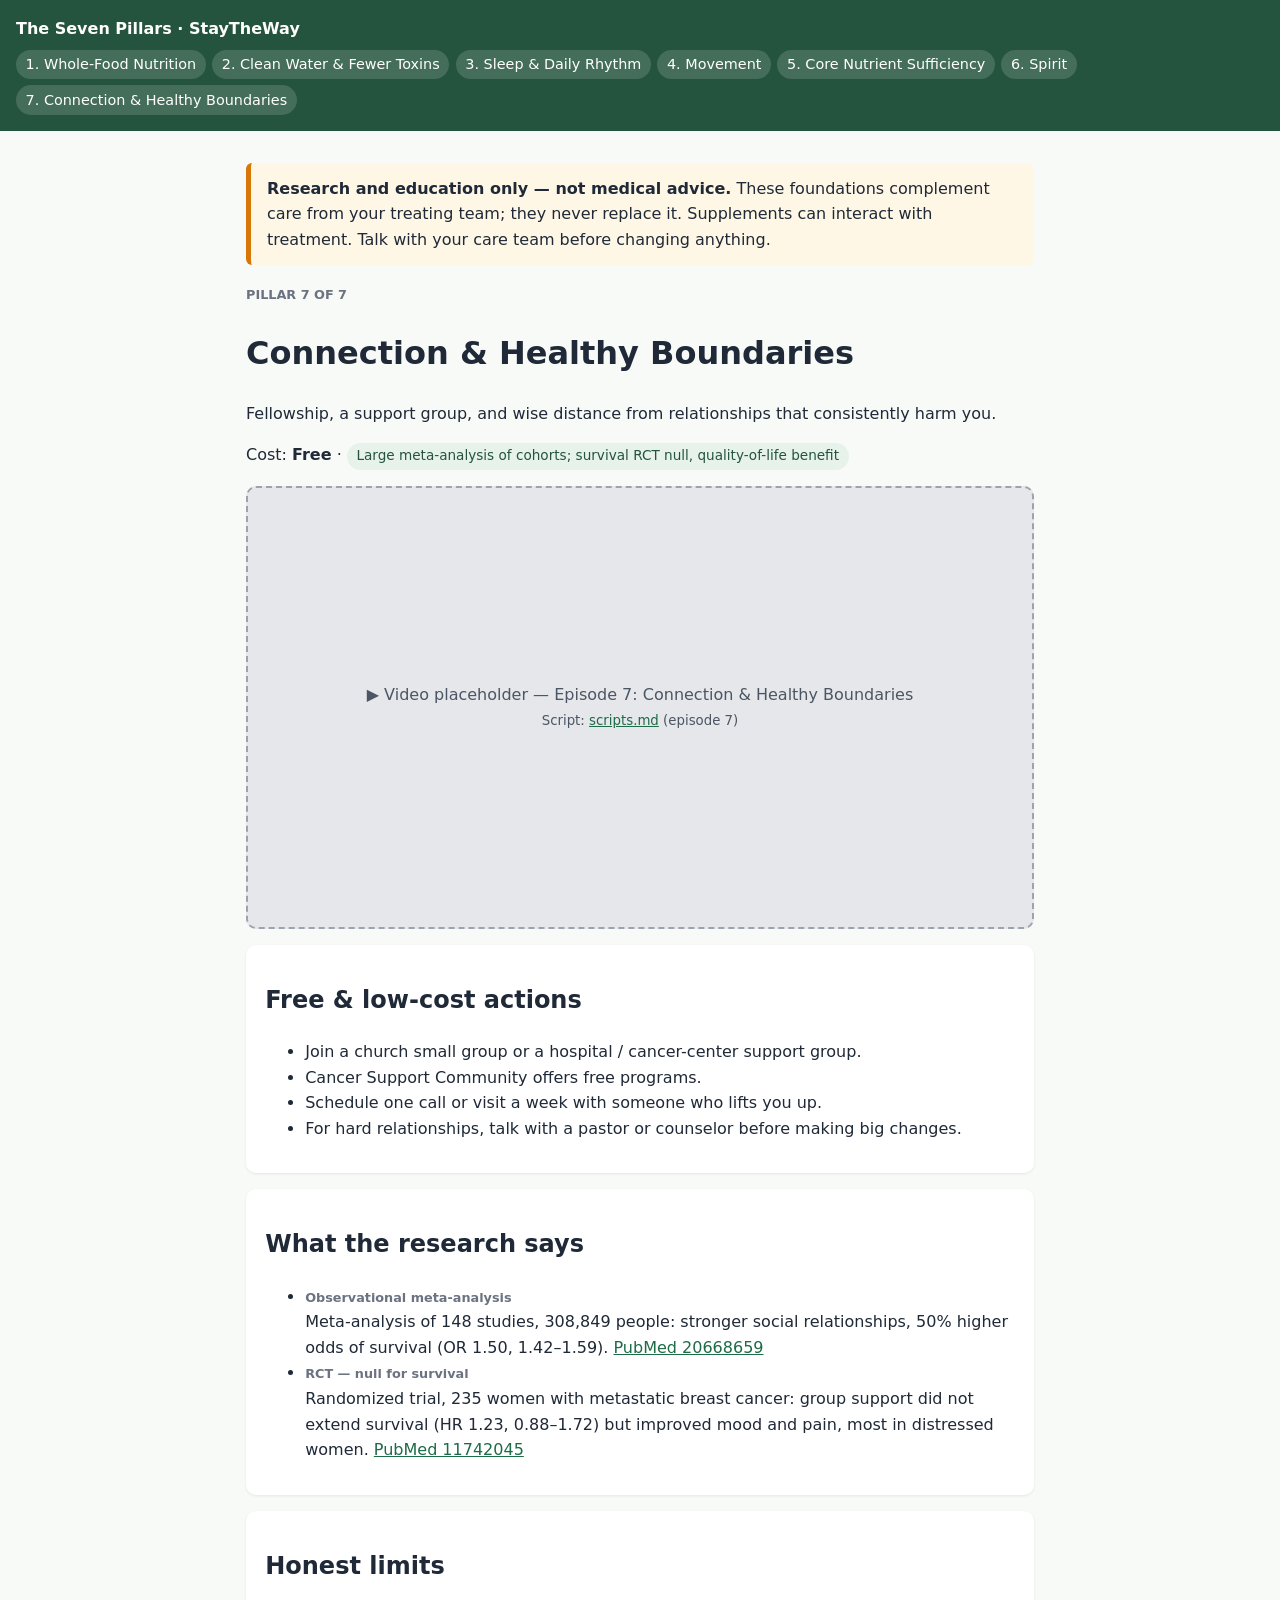
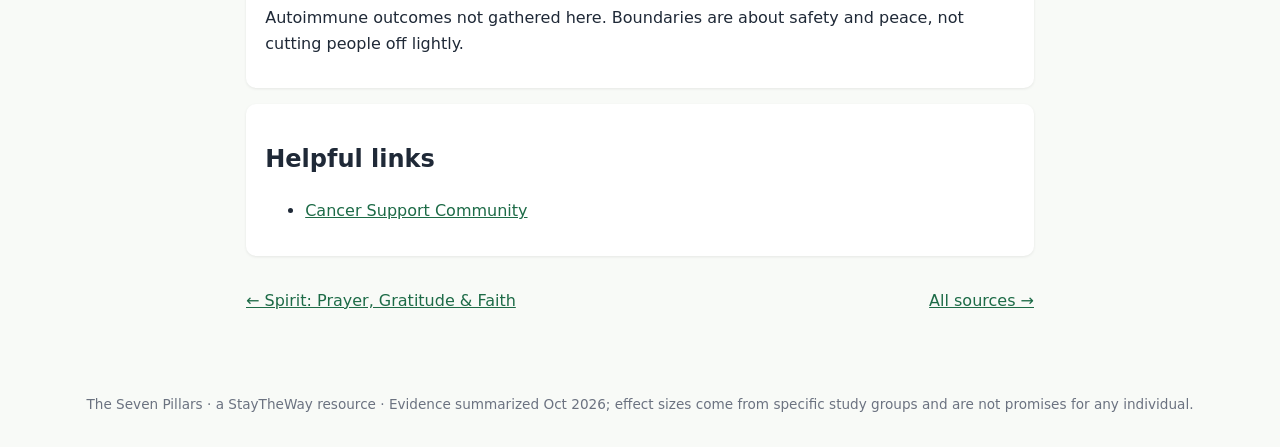
==== connection.html @ 8636b0a6 "Add site (3/5)" ====
<!doctype html><html lang="en"><head><meta charset="utf-8"><meta name="viewport" content="width=device-width,initial-scale=1"><title>Connection &amp; Healthy Boundaries · The Seven Pillars</title><link rel="stylesheet" href="style.css"></head>
<body><header><a href="index.html">The Seven Pillars · StayTheWay</a><nav><a href="nutrition.html">1. Whole-Food Nutrition</a><a href="water.html">2. Clean Water &amp; Fewer Toxins</a><a href="sleep.html">3. Sleep &amp; Daily Rhythm</a><a href="movement.html">4. Movement</a><a href="nutrients.html">5. Core Nutrient Sufficiency</a><a href="spirit.html">6. Spirit</a><a href="connection.html">7. Connection &amp; Healthy Boundaries</a></nav></header><main>
<div class="disc"><strong>Research and education only — not medical advice.</strong> These foundations complement care from your treating team; they never replace it. Supplements can interact with treatment. Talk with your care team before changing anything.</div>
<span class="tag">PILLAR 7 OF 7</span><h1>Connection &amp; Healthy Boundaries</h1><p>Fellowship, a support group, and wise distance from relationships that consistently harm you.</p><p>Cost: <strong>Free</strong> · <span class="grade">Large meta-analysis of cohorts; survival RCT null, quality-of-life benefit</span></p>
<div class="video"><div>▶ Video placeholder — Episode 7: Connection &amp; Healthy Boundaries<br><small>Script: <a href="scripts.md">scripts.md</a> (episode 7)</small></div></div>
<div class="card"><h2>Free & low-cost actions</h2><ul><li>Join a church small group or a hospital / cancer-center support group.</li><li>Cancer Support Community offers free programs.</li><li>Schedule one call or visit a week with someone who lifts you up.</li><li>For hard relationships, talk with a pastor or counselor before making big changes.</li></ul></div>
<div class="card"><h2>What the research says</h2><ul><li><span class="tag">Observational meta-analysis</span><br>Meta-analysis of 148 studies, 308,849 people: stronger social relationships, 50% higher odds of survival (OR 1.50, 1.42–1.59). <a href="https://pubmed.ncbi.nlm.nih.gov/20668659/">PubMed 20668659</a></li><li><span class="tag">RCT — null for survival</span><br>Randomized trial, 235 women with metastatic breast cancer: group support did not extend survival (HR 1.23, 0.88–1.72) but improved mood and pain, most in distressed women. <a href="https://pubmed.ncbi.nlm.nih.gov/11742045/">PubMed 11742045</a></li></ul></div>
<div class="card"><h2>Honest limits</h2><p>Autoimmune outcomes not gathered here. Boundaries are about safety and peace, not cutting people off lightly.</p></div>
<div class="card"><h2>Helpful links</h2><ul><li><a href="https://www.cancersupportcommunity.org/">Cancer Support Community</a></li></ul></div><div class="pn"><a href="spirit.html">← Spirit: Prayer, Gratitude & Faith</a><a href="sources.html">All sources →</a></div></main><footer>The Seven Pillars · a StayTheWay resource · Evidence summarized Oct 2026; effect sizes come from specific study groups and are not promises for any individual.</footer></body></html>
---- style.css ----
*{box-sizing:border-box}body{margin:0;font-family:system-ui,-apple-system,Segoe UI,Roboto,sans-serif;line-height:1.6;color:#1f2937;background:#f8faf7}
header{background:#24543d;color:#fff;padding:1rem}header a{color:#fff;text-decoration:none;font-weight:600}nav{display:flex;flex-wrap:wrap;gap:.4rem;margin-top:.5rem}nav a{font-weight:400;font-size:.9rem;background:rgba(255,255,255,.15);padding:.2rem .6rem;border-radius:99px}
main{max-width:820px;margin:0 auto;padding:1rem}.disc{background:#fff7e6;border-left:5px solid #d97706;padding:.8rem 1rem;border-radius:6px;margin:1rem 0}
.card{background:#fff;border-radius:10px;padding:1rem 1.2rem;margin:1rem 0;box-shadow:0 1px 3px rgba(0,0,0,.08)}.grid{display:grid;grid-template-columns:repeat(auto-fit,minmax(220px,1fr));gap:1rem}
.grade{display:inline-block;background:#e6f2ea;color:#24543d;padding:.15rem .6rem;border-radius:99px;font-size:.85rem}.tag{font-size:.8rem;font-weight:600;color:#6b7280}
.video{aspect-ratio:16/9;background:#e5e7eb;border:2px dashed #9ca3af;border-radius:10px;display:flex;align-items:center;justify-content:center;text-align:center;color:#4b5563;padding:1rem}
table{width:100%;border-collapse:collapse;font-size:.92rem}td,th{border-bottom:1px solid #e5e7eb;padding:.4rem;text-align:left}.pn{display:flex;justify-content:space-between;margin:2rem 0}a{color:#1d6b47}footer{text-align:center;font-size:.85rem;color:#6b7280;padding:2rem 1rem}
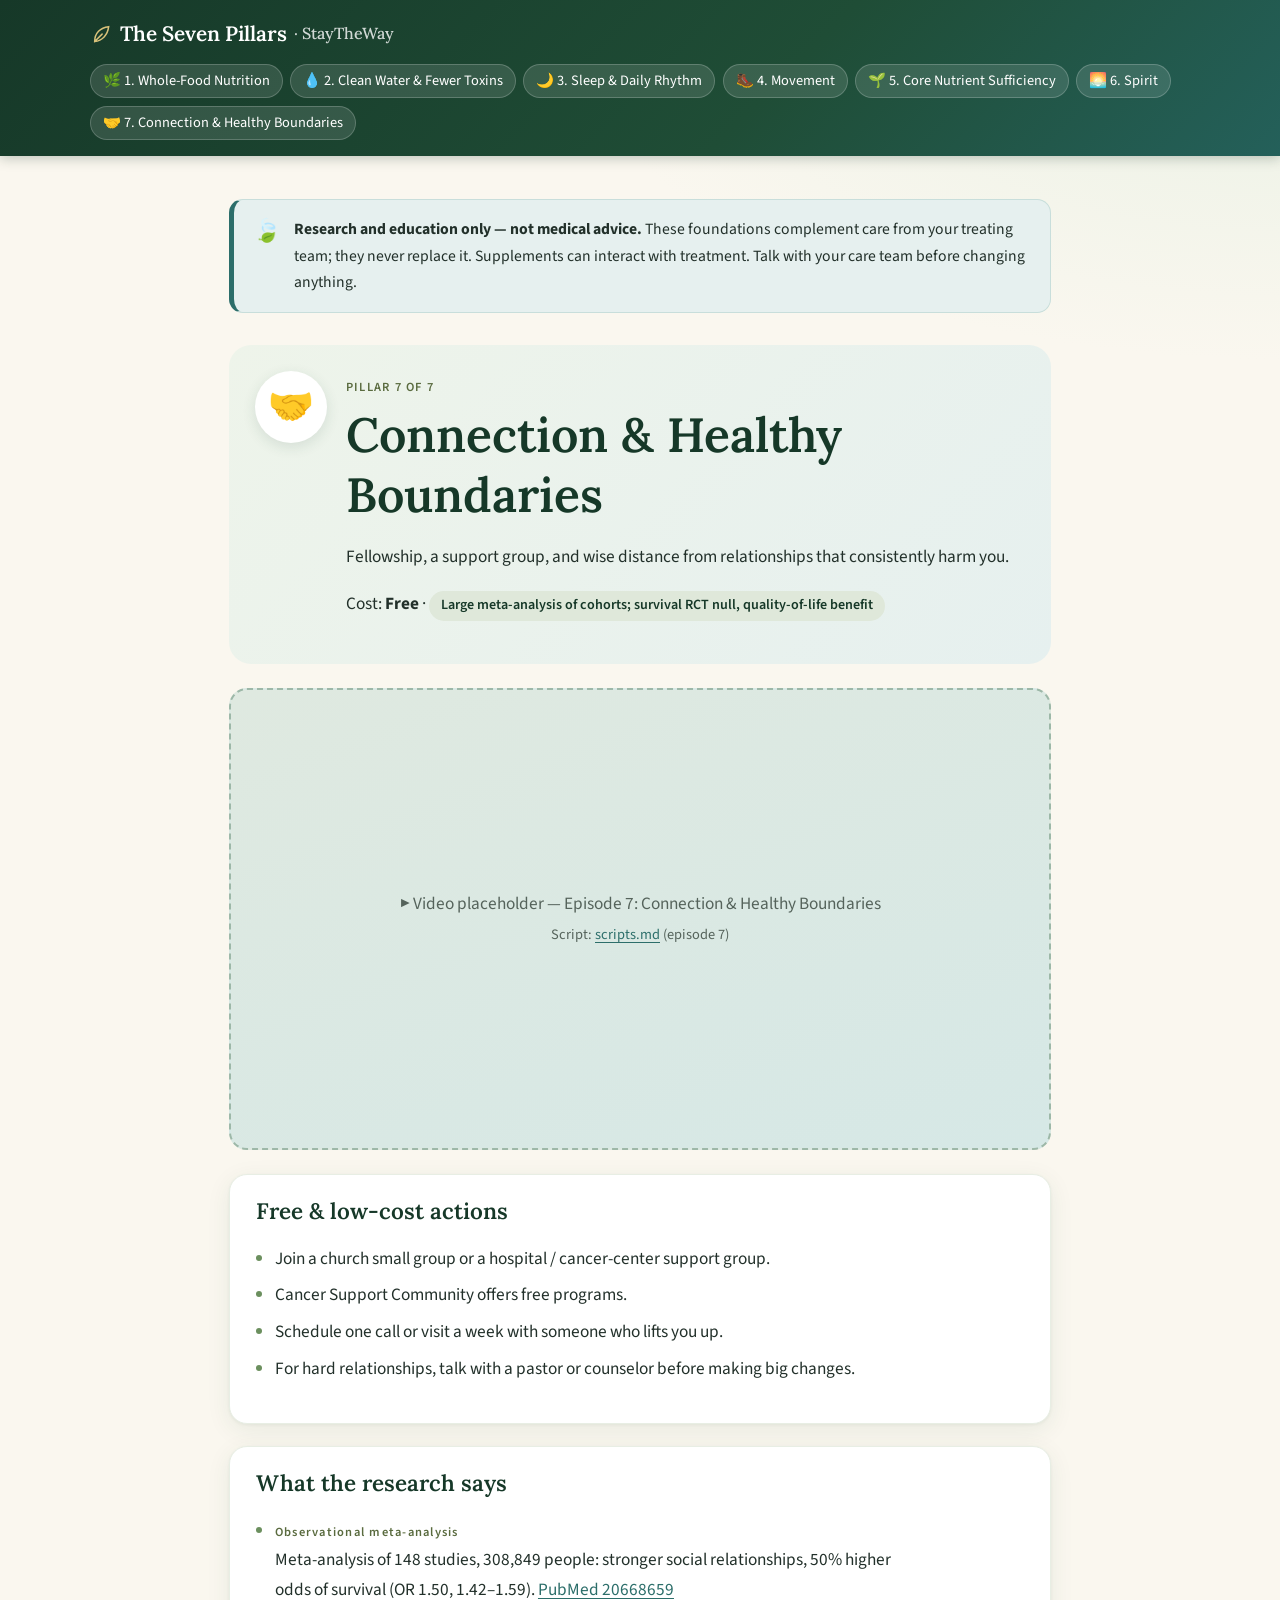
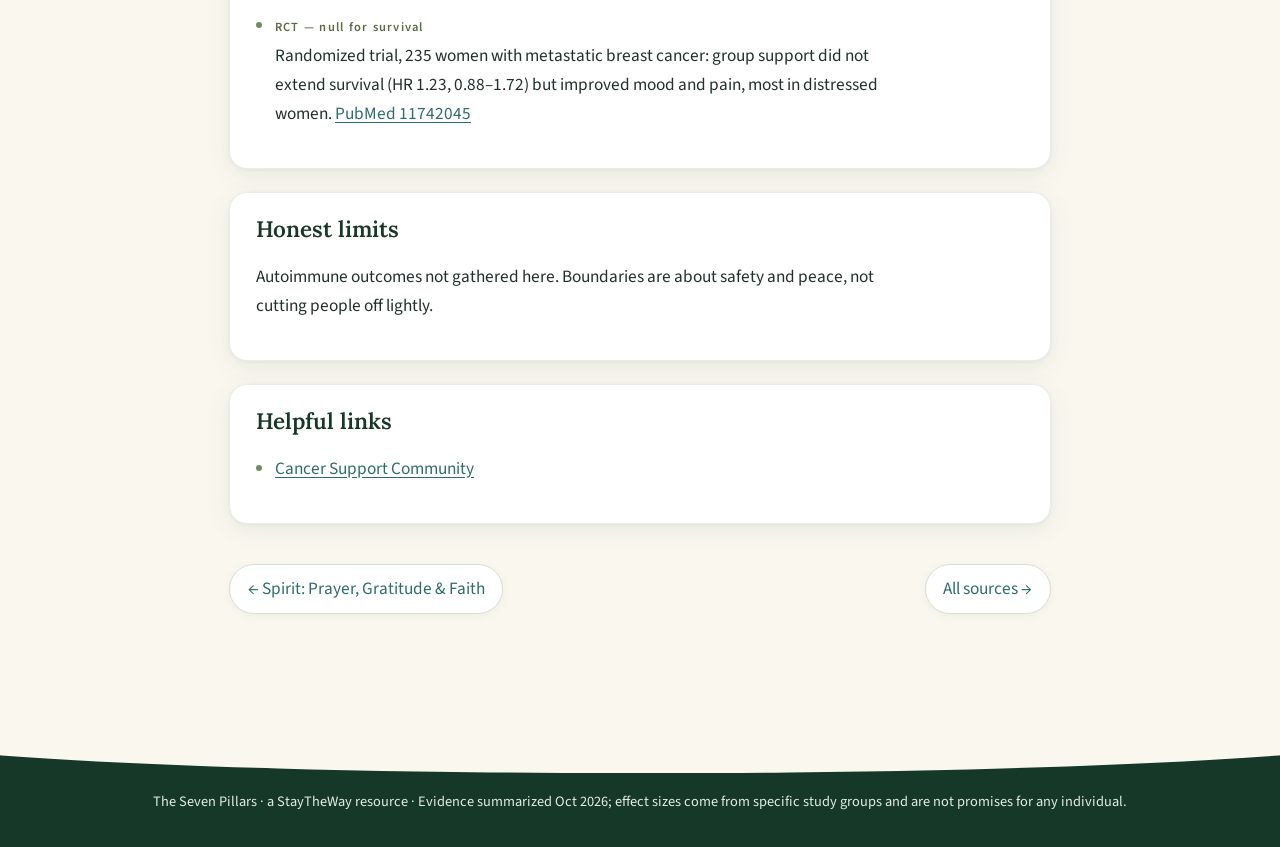
==== commit a5366f34: "Redesign (3/3): connection and sources pages" ====
--- a/connection.html
+++ b/connection.html
@@ -1,9 +1,9 @@
-<!doctype html><html lang="en"><head><meta charset="utf-8"><meta name="viewport" content="width=device-width,initial-scale=1"><title>Connection &amp; Healthy Boundaries · The Seven Pillars</title><link rel="stylesheet" href="style.css"></head>
-<body><header><a href="index.html">The Seven Pillars · StayTheWay</a><nav><a href="nutrition.html">1. Whole-Food Nutrition</a><a href="water.html">2. Clean Water &amp; Fewer Toxins</a><a href="sleep.html">3. Sleep &amp; Daily Rhythm</a><a href="movement.html">4. Movement</a><a href="nutrients.html">5. Core Nutrient Sufficiency</a><a href="spirit.html">6. Spirit</a><a href="connection.html">7. Connection &amp; Healthy Boundaries</a></nav></header><main>
-<div class="disc"><strong>Research and education only — not medical advice.</strong> These foundations complement care from your treating team; they never replace it. Supplements can interact with treatment. Talk with your care team before changing anything.</div>
-<span class="tag">PILLAR 7 OF 7</span><h1>Connection &amp; Healthy Boundaries</h1><p>Fellowship, a support group, and wise distance from relationships that consistently harm you.</p><p>Cost: <strong>Free</strong> · <span class="grade">Large meta-analysis of cohorts; survival RCT null, quality-of-life benefit</span></p>
+<!doctype html><html lang="en"><head><meta charset="utf-8"><meta name="viewport" content="width=device-width,initial-scale=1"><title>Connection &amp; Healthy Boundaries · The Seven Pillars</title><link rel="preconnect" href="https://fonts.googleapis.com"><link rel="preconnect" href="https://fonts.gstatic.com" crossorigin><link href="https://fonts.googleapis.com/css2?family=Lora:wght@500;600;700&family=Source+Sans+3:wght@400;600&display=swap" rel="stylesheet"><link rel="stylesheet" href="style.css"></head>
+<body><header><div class="wrap"><a class="brand" href="index.html"><svg class="leaf" viewBox="0 0 24 24" aria-hidden="true"><path d="M5 21c0-9 6-15 15-16-1 9-7 15-15 16zm0 0l8-8" fill="none" stroke="currentColor" stroke-width="1.6" stroke-linecap="round"/></svg> The Seven Pillars <span>· StayTheWay</span></a><nav aria-label="Pillars"><a href="nutrition.html"><span aria-hidden="true">🌿</span> 1. Whole-Food Nutrition</a><a href="water.html"><span aria-hidden="true">💧</span> 2. Clean Water &amp; Fewer Toxins</a><a href="sleep.html"><span aria-hidden="true">🌙</span> 3. Sleep &amp; Daily Rhythm</a><a href="movement.html"><span aria-hidden="true">🥾</span> 4. Movement</a><a href="nutrients.html"><span aria-hidden="true">🌱</span> 5. Core Nutrient Sufficiency</a><a href="spirit.html"><span aria-hidden="true">🌅</span> 6. Spirit</a><a href="connection.html"><span aria-hidden="true">🤝</span> 7. Connection &amp; Healthy Boundaries</a></nav></div></header><main>
+<div class="disc"><span class="disc-ic" aria-hidden="true">🍃</span><div><strong>Research and education only — not medical advice.</strong> These foundations complement care from your treating team; they never replace it. Supplements can interact with treatment. Talk with your care team before changing anything.</div></div>
+<section class="phead"><span class="bigic" aria-hidden="true">🤝</span><div><span class="tag">PILLAR 7 OF 7</span><h1>Connection &amp; Healthy Boundaries</h1><p>Fellowship, a support group, and wise distance from relationships that consistently harm you.</p><p>Cost: <strong>Free</strong> · <span class="grade">Large meta-analysis of cohorts; survival RCT null, quality-of-life benefit</span></p></div></section>
 <div class="video"><div>▶ Video placeholder — Episode 7: Connection &amp; Healthy Boundaries<br><small>Script: <a href="scripts.md">scripts.md</a> (episode 7)</small></div></div>
 <div class="card"><h2>Free & low-cost actions</h2><ul><li>Join a church small group or a hospital / cancer-center support group.</li><li>Cancer Support Community offers free programs.</li><li>Schedule one call or visit a week with someone who lifts you up.</li><li>For hard relationships, talk with a pastor or counselor before making big changes.</li></ul></div>
 <div class="card"><h2>What the research says</h2><ul><li><span class="tag">Observational meta-analysis</span><br>Meta-analysis of 148 studies, 308,849 people: stronger social relationships, 50% higher odds of survival (OR 1.50, 1.42–1.59). <a href="https://pubmed.ncbi.nlm.nih.gov/20668659/">PubMed 20668659</a></li><li><span class="tag">RCT — null for survival</span><br>Randomized trial, 235 women with metastatic breast cancer: group support did not extend survival (HR 1.23, 0.88–1.72) but improved mood and pain, most in distressed women. <a href="https://pubmed.ncbi.nlm.nih.gov/11742045/">PubMed 11742045</a></li></ul></div>
 <div class="card"><h2>Honest limits</h2><p>Autoimmune outcomes not gathered here. Boundaries are about safety and peace, not cutting people off lightly.</p></div>
-<div class="card"><h2>Helpful links</h2><ul><li><a href="https://www.cancersupportcommunity.org/">Cancer Support Community</a></li></ul></div><div class="pn"><a href="spirit.html">← Spirit: Prayer, Gratitude & Faith</a><a href="sources.html">All sources →</a></div></main><footer>The Seven Pillars · a StayTheWay resource · Evidence summarized Oct 2026; effect sizes come from specific study groups and are not promises for any individual.</footer></body></html>+<div class="card"><h2>Helpful links</h2><ul><li><a href="https://www.cancersupportcommunity.org/">Cancer Support Community</a></li></ul></div><div class="pn"><a href="spirit.html">← Spirit: Prayer, Gratitude & Faith</a><a href="sources.html">All sources →</a></div></main><footer><div class="wave" aria-hidden="true"></div>The Seven Pillars · a StayTheWay resource · Evidence summarized Oct 2026; effect sizes come from specific study groups and are not promises for any individual.</footer></body></html>
--- a/style.css
+++ b/style.css
@@ -1,7 +1,43 @@
-*{box-sizing:border-box}body{margin:0;font-family:system-ui,-apple-system,Segoe UI,Roboto,sans-serif;line-height:1.6;color:#1f2937;background:#f8faf7}
-header{background:#24543d;color:#fff;padding:1rem}header a{color:#fff;text-decoration:none;font-weight:600}nav{display:flex;flex-wrap:wrap;gap:.4rem;margin-top:.5rem}nav a{font-weight:400;font-size:.9rem;background:rgba(255,255,255,.15);padding:.2rem .6rem;border-radius:99px}
-main{max-width:820px;margin:0 auto;padding:1rem}.disc{background:#fff7e6;border-left:5px solid #d97706;padding:.8rem 1rem;border-radius:6px;margin:1rem 0}
-.card{background:#fff;border-radius:10px;padding:1rem 1.2rem;margin:1rem 0;box-shadow:0 1px 3px rgba(0,0,0,.08)}.grid{display:grid;grid-template-columns:repeat(auto-fit,minmax(220px,1fr));gap:1rem}
-.grade{display:inline-block;background:#e6f2ea;color:#24543d;padding:.15rem .6rem;border-radius:99px;font-size:.85rem}.tag{font-size:.8rem;font-weight:600;color:#6b7280}
-.video{aspect-ratio:16/9;background:#e5e7eb;border:2px dashed #9ca3af;border-radius:10px;display:flex;align-items:center;justify-content:center;text-align:center;color:#4b5563;padding:1rem}
-table{width:100%;border-collapse:collapse;font-size:.92rem}td,th{border-bottom:1px solid #e5e7eb;padding:.4rem;text-align:left}.pn{display:flex;justify-content:space-between;margin:2rem 0}a{color:#1d6b47}footer{text-align:center;font-size:.85rem;color:#6b7280;padding:2rem 1rem}+:root{--fern:#1f4d36;--forest:#163828;--moss:#6b8f5e;--sage:#dfe8da;--mist:#e6f0ef;--teal:#2c6e6a;--cream:#faf7ef;--gold:#b8892b;--ink:#22302a;--muted:#55635b}
+*{box-sizing:border-box}html{scroll-behavior:smooth}
+body{margin:0;font-family:"Source Sans 3",system-ui,-apple-system,Segoe UI,Roboto,sans-serif;font-size:1.08rem;line-height:1.7;color:var(--ink);background:var(--cream) radial-gradient(1200px 600px at 100% 0,#e9f1e4 0,transparent 60%) no-repeat}
+h1,h2,h3{font-family:Lora,Georgia,serif;color:var(--forest);line-height:1.25;font-weight:600}
+h1{font-size:clamp(2rem,4.5vw,3rem);margin:.3rem 0 .6rem}h2{font-size:1.4rem;margin-top:0}h3{font-size:1.2rem;margin:.3rem 0}
+a{color:var(--teal);text-underline-offset:3px}a:hover{color:var(--fern)}
+header{background:linear-gradient(135deg,var(--forest),var(--fern) 60%,#24605a);color:#fff;padding:1rem 1.2rem;position:sticky;top:0;z-index:5;box-shadow:0 2px 12px rgba(10,40,25,.25)}
+.wrap{max-width:1100px;margin:0 auto}
+.brand{color:#fff;text-decoration:none;font-family:Lora,serif;font-size:1.3rem;font-weight:600;display:inline-flex;align-items:center;gap:.45rem}.brand span{opacity:.8;font-weight:500;font-size:1rem}
+.leaf{width:1.4rem;height:1.4rem;color:#d9c27a}
+nav{display:flex;flex-wrap:wrap;gap:.45rem;margin-top:.6rem}
+nav a{color:#fff;text-decoration:none;font-size:.9rem;background:rgba(255,255,255,.12);border:1px solid rgba(255,255,255,.2);padding:.25rem .75rem;border-radius:99px;transition:background .2s}
+nav a:hover,nav a:focus{background:rgba(255,255,255,.26);color:#fff}
+.hero{position:relative;min-height:62vh;display:flex;align-items:flex-end;background:linear-gradient(180deg,rgba(14,40,28,.05) 30%,rgba(14,40,28,.72)),url([data-uri]) center/cover no-repeat;color:#fff}
+.hero-in{max-width:1100px;margin:0 auto;width:100%;padding:3rem 1.5rem 3.2rem}
+.hero h1{color:#fff;font-size:clamp(2.4rem,6vw,4rem);text-shadow:0 2px 14px rgba(0,0,0,.45)}
+.hero p{max-width:40rem;font-size:1.2rem;text-shadow:0 1px 8px rgba(0,0,0,.55)}
+.eyebrow{text-transform:uppercase;letter-spacing:.14em;font-size:.85rem!important;color:#f1dea0;margin:0}
+.btn{display:inline-block;margin-top:.6rem;background:var(--gold);color:#1c1a10;font-weight:600;text-decoration:none;padding:.65rem 1.4rem;border-radius:99px;box-shadow:0 4px 14px rgba(0,0,0,.25)}.btn:hover{background:#d0a446;color:#1c1a10}
+main{max-width:860px;margin:0 auto;padding:1.5rem 1.2rem 2rem}
+main>p,main li,.card p{max-width:70ch}
+.disc{display:flex;gap:.8rem;align-items:flex-start;background:var(--mist);border:1px solid #c8dedb;border-left:5px solid var(--teal);padding:1rem 1.2rem;border-radius:14px;margin:1.2rem 0 2rem;font-size:.98rem}
+.disc-ic{font-size:1.4rem;line-height:1.4}
+.card{background:#fff;border-radius:18px;padding:1.4rem 1.6rem;margin:1.4rem 0;box-shadow:0 6px 24px rgba(31,77,54,.08),0 1px 3px rgba(31,77,54,.06);border:1px solid #e8eee4}
+.grid{display:grid;grid-template-columns:repeat(auto-fit,minmax(240px,1fr));gap:1.2rem;margin:1.5rem 0}
+.grid .card{margin:0}
+.pcard{text-decoration:none;color:inherit;display:block;transition:transform .2s,box-shadow .2s;border-top:4px solid var(--moss)}
+.pcard:hover{transform:translateY(-3px);box-shadow:0 12px 30px rgba(31,77,54,.15);color:inherit}
+.ic{display:inline-flex;align-items:center;justify-content:center;width:3rem;height:3rem;border-radius:50%;background:var(--sage);font-size:1.5rem;margin-bottom:.5rem}
+.phead{display:flex;gap:1.2rem;align-items:flex-start;background:linear-gradient(135deg,#eef4ea,var(--mist));border-radius:22px;padding:1.6rem;margin-bottom:1.5rem}
+.bigic{flex:none;display:flex;align-items:center;justify-content:center;width:4.5rem;height:4.5rem;border-radius:50%;background:#fff;font-size:2.3rem;box-shadow:0 4px 14px rgba(31,77,54,.12)}
+.grade{display:inline-block;background:var(--sage);color:var(--forest);padding:.2rem .75rem;border-radius:99px;font-size:.88rem;font-weight:600}
+.tag{font-size:.78rem;font-weight:600;letter-spacing:.1em;color:#5a6b3f}
+.video{aspect-ratio:16/9;background:linear-gradient(160deg,#dfe9e0,#d6e8e6);border:2px dashed #9db8a8;border-radius:18px;display:flex;align-items:center;justify-content:center;text-align:center;color:var(--muted);padding:1rem;margin:1.5rem 0}
+ul{padding-left:1.2rem}li{margin:.45rem 0}li::marker{color:var(--moss)}
+table{width:100%;border-collapse:collapse;font-size:.95rem}td,th{border-bottom:1px solid #e3eadf;padding:.6rem .5rem;text-align:left;vertical-align:top}th{color:var(--forest);font-family:Lora,serif}
+tr:nth-child(even) td{background:#f7faf4}
+.pn{display:flex;justify-content:space-between;gap:1rem;flex-wrap:wrap;margin:2.5rem 0}
+.pn a{background:#fff;border:1px solid #d6e2d1;padding:.6rem 1.1rem;border-radius:99px;text-decoration:none;box-shadow:0 2px 8px rgba(31,77,54,.06)}
+footer{position:relative;text-align:center;font-size:.9rem;color:#e3ece4;background:var(--forest);padding:3.5rem 1.2rem 2rem;margin-top:3rem}
+footer .wave{position:absolute;top:-1px;left:0;right:0;height:40px;background:var(--cream);clip-path:ellipse(60% 100% at 50% 0)}
+:focus-visible{outline:3px solid var(--gold);outline-offset:2px}
+@media(max-width:640px){body{font-size:1rem}.card{padding:1.1rem 1.1rem}.phead{flex-direction:column;padding:1.2rem}.hero{min-height:52vh}nav{flex-wrap:nowrap;overflow-x:auto;padding-bottom:.3rem}nav a{white-space:nowrap}header{position:static}table{font-size:.88rem}}
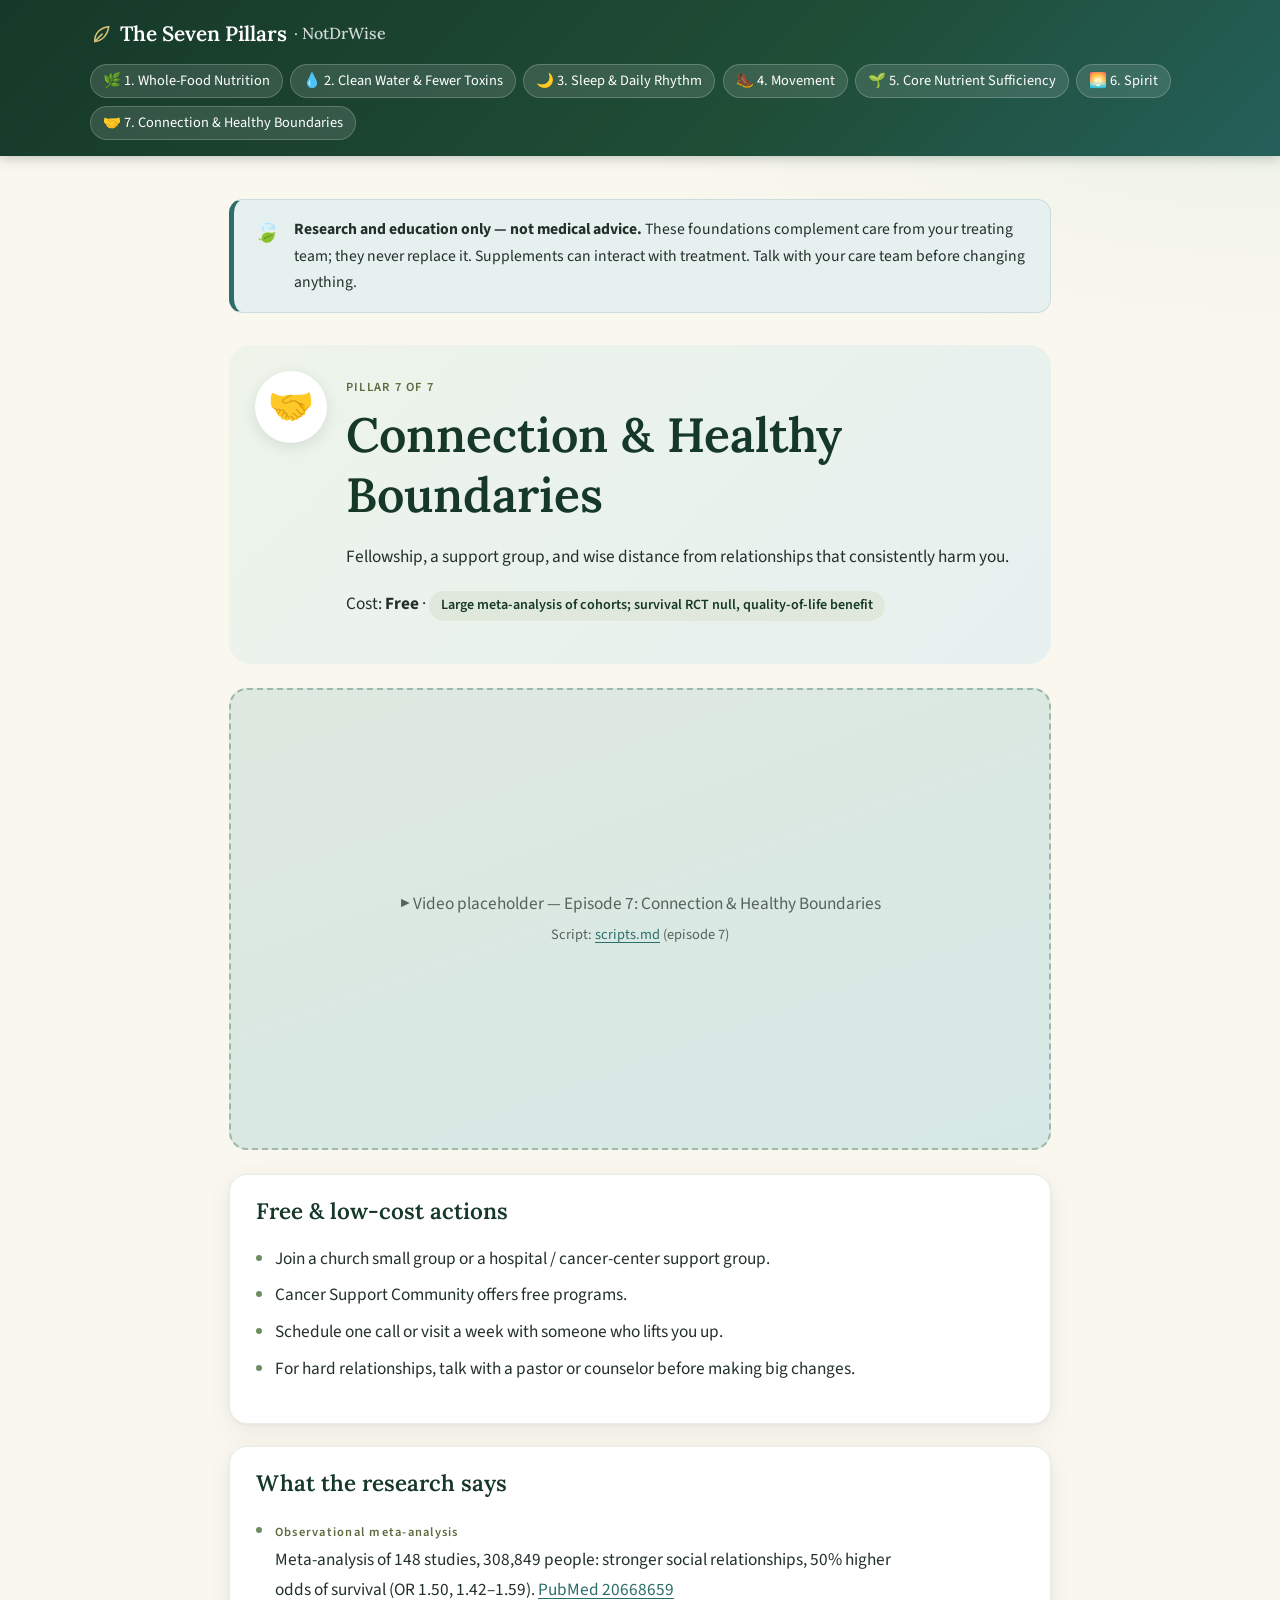
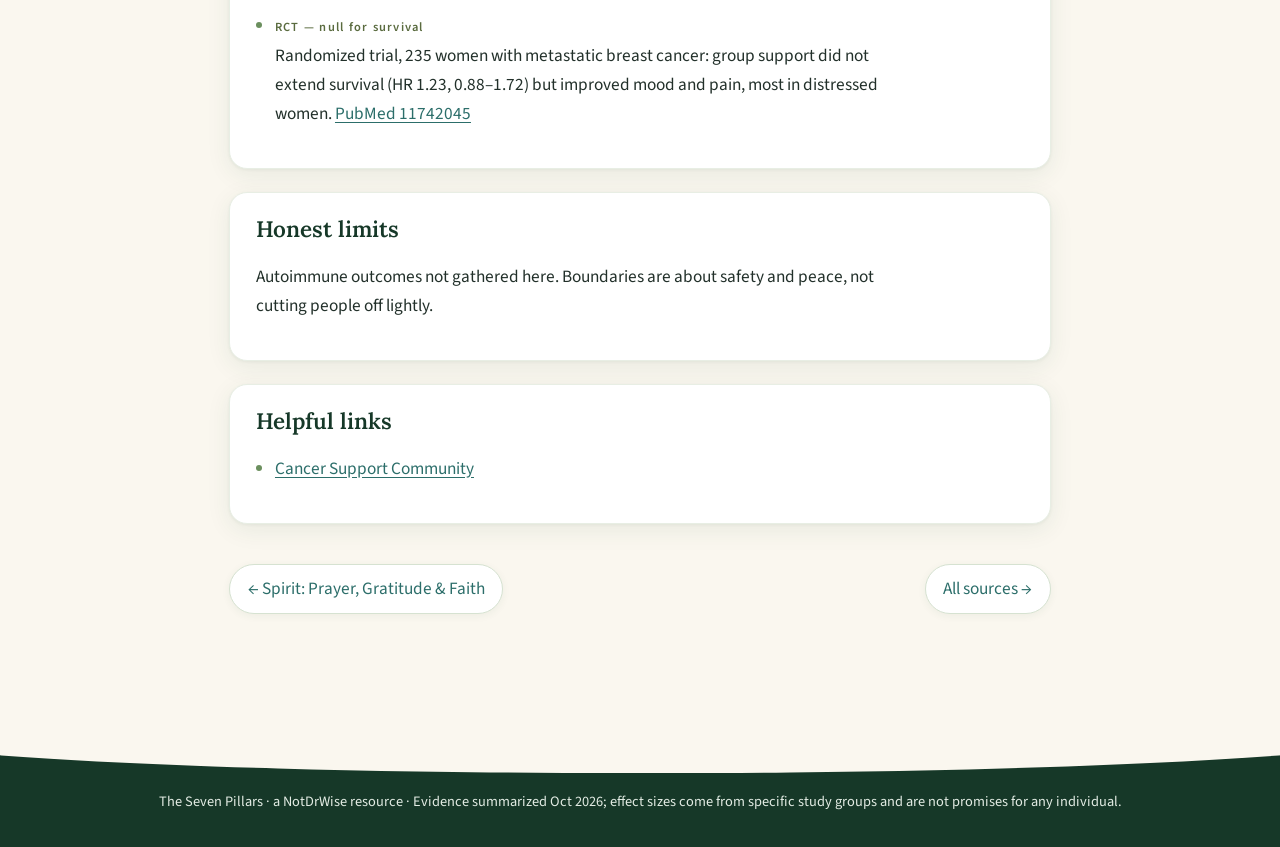
==== commit 6b02718d: "Rebrand StayTheWay -> NotDrWise (3/5)" ====
--- a/connection.html
+++ b/connection.html
@@ -1,9 +1,9 @@
 <!doctype html><html lang="en"><head><meta charset="utf-8"><meta name="viewport" content="width=device-width,initial-scale=1"><title>Connection &amp; Healthy Boundaries · The Seven Pillars</title><link rel="preconnect" href="https://fonts.googleapis.com"><link rel="preconnect" href="https://fonts.gstatic.com" crossorigin><link href="https://fonts.googleapis.com/css2?family=Lora:wght@500;600;700&family=Source+Sans+3:wght@400;600&display=swap" rel="stylesheet"><link rel="stylesheet" href="style.css"></head>
-<body><header><div class="wrap"><a class="brand" href="index.html"><svg class="leaf" viewBox="0 0 24 24" aria-hidden="true"><path d="M5 21c0-9 6-15 15-16-1 9-7 15-15 16zm0 0l8-8" fill="none" stroke="currentColor" stroke-width="1.6" stroke-linecap="round"/></svg> The Seven Pillars <span>· StayTheWay</span></a><nav aria-label="Pillars"><a href="nutrition.html"><span aria-hidden="true">🌿</span> 1. Whole-Food Nutrition</a><a href="water.html"><span aria-hidden="true">💧</span> 2. Clean Water &amp; Fewer Toxins</a><a href="sleep.html"><span aria-hidden="true">🌙</span> 3. Sleep &amp; Daily Rhythm</a><a href="movement.html"><span aria-hidden="true">🥾</span> 4. Movement</a><a href="nutrients.html"><span aria-hidden="true">🌱</span> 5. Core Nutrient Sufficiency</a><a href="spirit.html"><span aria-hidden="true">🌅</span> 6. Spirit</a><a href="connection.html"><span aria-hidden="true">🤝</span> 7. Connection &amp; Healthy Boundaries</a></nav></div></header><main>
+<body><header><div class="wrap"><a class="brand" href="index.html"><svg class="leaf" viewBox="0 0 24 24" aria-hidden="true"><path d="M5 21c0-9 6-15 15-16-1 9-7 15-15 16zm0 0l8-8" fill="none" stroke="currentColor" stroke-width="1.6" stroke-linecap="round"/></svg> The Seven Pillars <span>· NotDrWise</span></a><nav aria-label="Pillars"><a href="nutrition.html"><span aria-hidden="true">🌿</span> 1. Whole-Food Nutrition</a><a href="water.html"><span aria-hidden="true">💧</span> 2. Clean Water &amp; Fewer Toxins</a><a href="sleep.html"><span aria-hidden="true">🌙</span> 3. Sleep &amp; Daily Rhythm</a><a href="movement.html"><span aria-hidden="true">🥾</span> 4. Movement</a><a href="nutrients.html"><span aria-hidden="true">🌱</span> 5. Core Nutrient Sufficiency</a><a href="spirit.html"><span aria-hidden="true">🌅</span> 6. Spirit</a><a href="connection.html"><span aria-hidden="true">🤝</span> 7. Connection &amp; Healthy Boundaries</a></nav></div></header><main>
 <div class="disc"><span class="disc-ic" aria-hidden="true">🍃</span><div><strong>Research and education only — not medical advice.</strong> These foundations complement care from your treating team; they never replace it. Supplements can interact with treatment. Talk with your care team before changing anything.</div></div>
 <section class="phead"><span class="bigic" aria-hidden="true">🤝</span><div><span class="tag">PILLAR 7 OF 7</span><h1>Connection &amp; Healthy Boundaries</h1><p>Fellowship, a support group, and wise distance from relationships that consistently harm you.</p><p>Cost: <strong>Free</strong> · <span class="grade">Large meta-analysis of cohorts; survival RCT null, quality-of-life benefit</span></p></div></section>
 <div class="video"><div>▶ Video placeholder — Episode 7: Connection &amp; Healthy Boundaries<br><small>Script: <a href="scripts.md">scripts.md</a> (episode 7)</small></div></div>
 <div class="card"><h2>Free & low-cost actions</h2><ul><li>Join a church small group or a hospital / cancer-center support group.</li><li>Cancer Support Community offers free programs.</li><li>Schedule one call or visit a week with someone who lifts you up.</li><li>For hard relationships, talk with a pastor or counselor before making big changes.</li></ul></div>
 <div class="card"><h2>What the research says</h2><ul><li><span class="tag">Observational meta-analysis</span><br>Meta-analysis of 148 studies, 308,849 people: stronger social relationships, 50% higher odds of survival (OR 1.50, 1.42–1.59). <a href="https://pubmed.ncbi.nlm.nih.gov/20668659/">PubMed 20668659</a></li><li><span class="tag">RCT — null for survival</span><br>Randomized trial, 235 women with metastatic breast cancer: group support did not extend survival (HR 1.23, 0.88–1.72) but improved mood and pain, most in distressed women. <a href="https://pubmed.ncbi.nlm.nih.gov/11742045/">PubMed 11742045</a></li></ul></div>
 <div class="card"><h2>Honest limits</h2><p>Autoimmune outcomes not gathered here. Boundaries are about safety and peace, not cutting people off lightly.</p></div>
-<div class="card"><h2>Helpful links</h2><ul><li><a href="https://www.cancersupportcommunity.org/">Cancer Support Community</a></li></ul></div><div class="pn"><a href="spirit.html">← Spirit: Prayer, Gratitude & Faith</a><a href="sources.html">All sources →</a></div></main><footer><div class="wave" aria-hidden="true"></div>The Seven Pillars · a StayTheWay resource · Evidence summarized Oct 2026; effect sizes come from specific study groups and are not promises for any individual.</footer></body></html>+<div class="card"><h2>Helpful links</h2><ul><li><a href="https://www.cancersupportcommunity.org/">Cancer Support Community</a></li></ul></div><div class="pn"><a href="spirit.html">← Spirit: Prayer, Gratitude & Faith</a><a href="sources.html">All sources →</a></div></main><footer><div class="wave" aria-hidden="true"></div>The Seven Pillars · a NotDrWise resource · Evidence summarized Oct 2026; effect sizes come from specific study groups and are not promises for any individual.</footer></body></html>
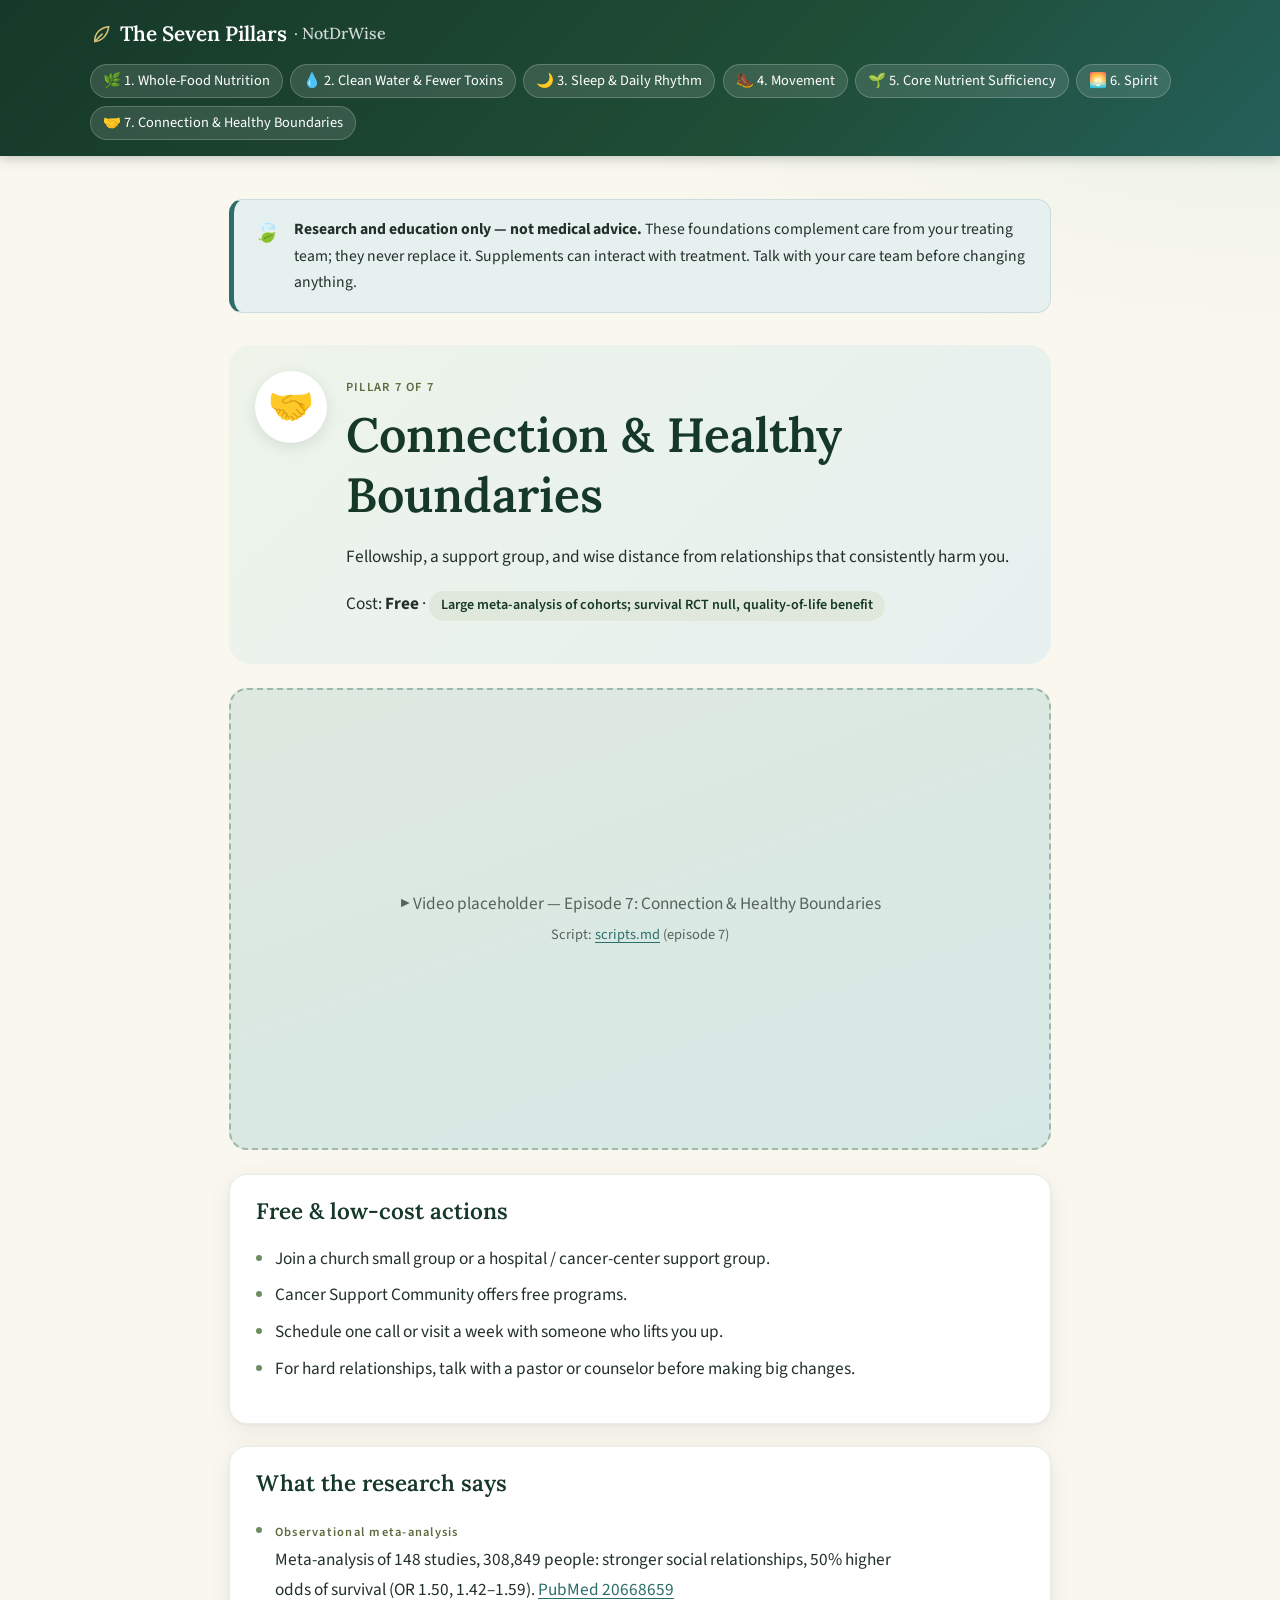
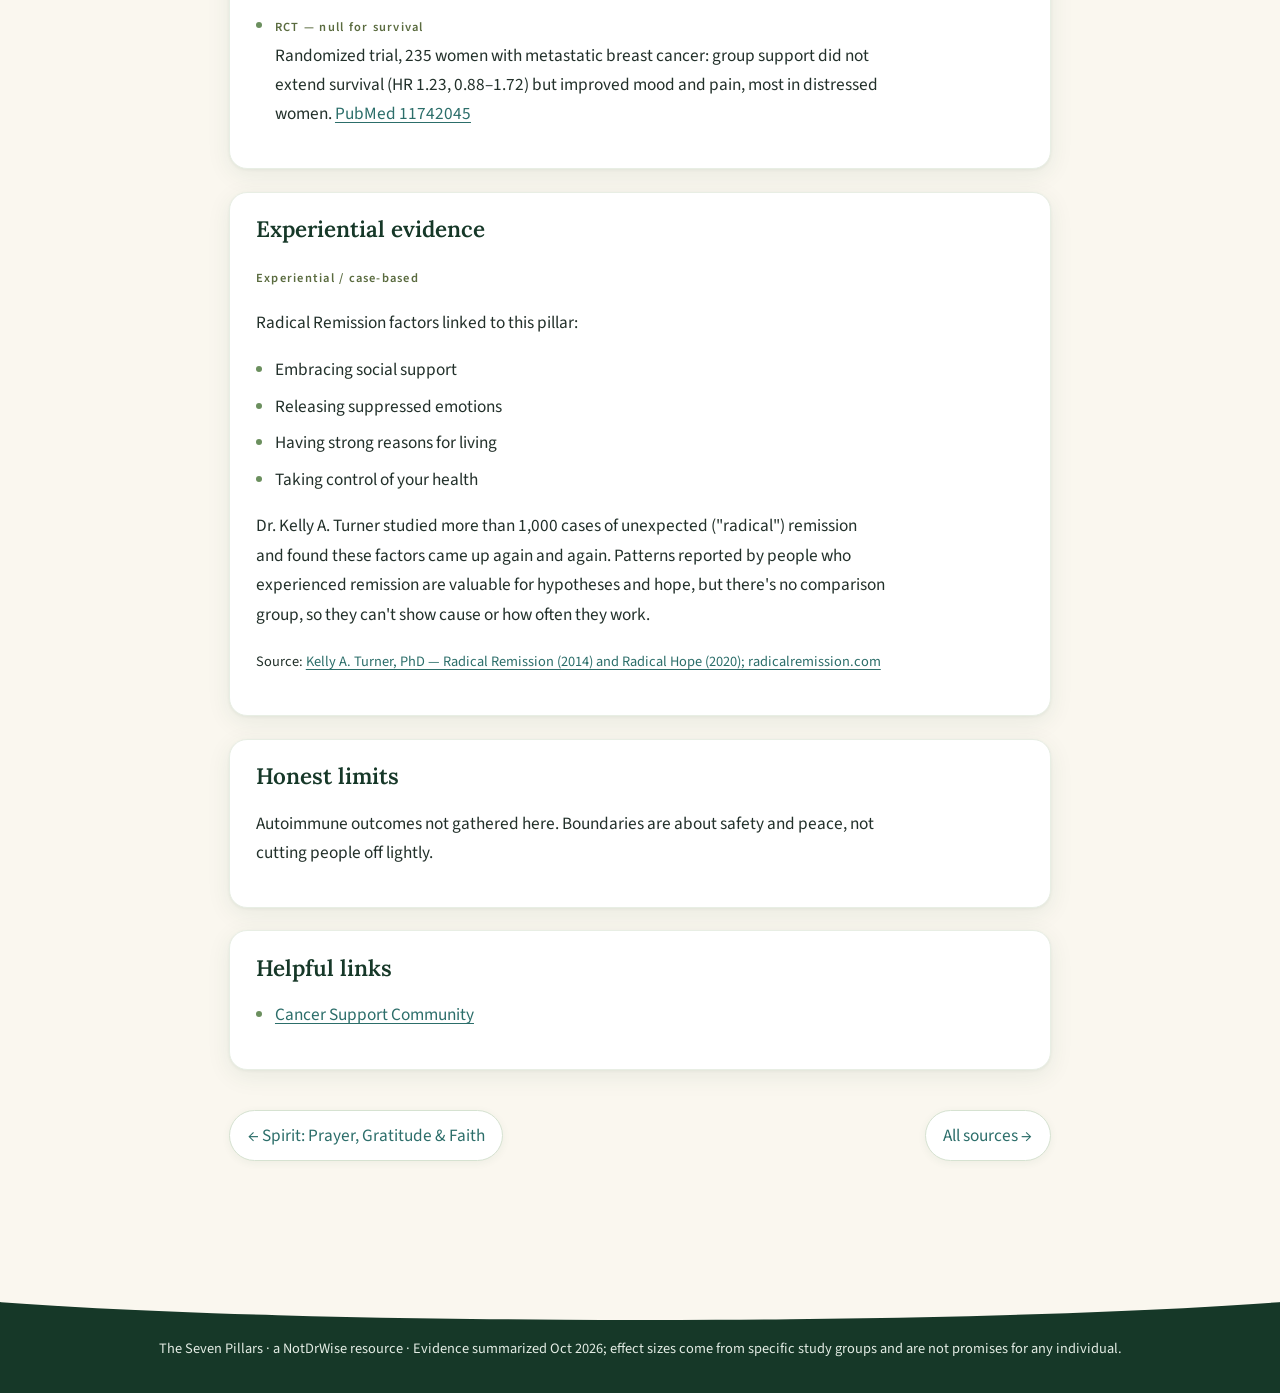
==== commit e6286643: "Add experiential evidence tier (Radical Remission) 2/4" ====
--- a/connection.html
+++ b/connection.html
@@ -5,5 +5,6 @@
 <div class="video"><div>▶ Video placeholder — Episode 7: Connection &amp; Healthy Boundaries<br><small>Script: <a href="scripts.md">scripts.md</a> (episode 7)</small></div></div>
 <div class="card"><h2>Free & low-cost actions</h2><ul><li>Join a church small group or a hospital / cancer-center support group.</li><li>Cancer Support Community offers free programs.</li><li>Schedule one call or visit a week with someone who lifts you up.</li><li>For hard relationships, talk with a pastor or counselor before making big changes.</li></ul></div>
 <div class="card"><h2>What the research says</h2><ul><li><span class="tag">Observational meta-analysis</span><br>Meta-analysis of 148 studies, 308,849 people: stronger social relationships, 50% higher odds of survival (OR 1.50, 1.42–1.59). <a href="https://pubmed.ncbi.nlm.nih.gov/20668659/">PubMed 20668659</a></li><li><span class="tag">RCT — null for survival</span><br>Randomized trial, 235 women with metastatic breast cancer: group support did not extend survival (HR 1.23, 0.88–1.72) but improved mood and pain, most in distressed women. <a href="https://pubmed.ncbi.nlm.nih.gov/11742045/">PubMed 11742045</a></li></ul></div>
+<div class="card exp"><h2>Experiential evidence</h2><p><span class="tag">Experiential / case-based</span></p><p>Radical Remission factors linked to this pillar:</p><ul><li>Embracing social support</li><li>Releasing suppressed emotions</li><li>Having strong reasons for living</li><li>Taking control of your health</li></ul><p>Dr. Kelly A. Turner studied more than 1,000 cases of unexpected (&quot;radical&quot;) remission and found these factors came up again and again. Patterns reported by people who experienced remission are valuable for hypotheses and hope, but there&#x27;s no comparison group, so they can&#x27;t show cause or how often they work.</p><p><small>Source: <a href="https://www.radicalremission.com/">Kelly A. Turner, PhD — Radical Remission (2014) and Radical Hope (2020); radicalremission.com</a></small></p></div>
 <div class="card"><h2>Honest limits</h2><p>Autoimmune outcomes not gathered here. Boundaries are about safety and peace, not cutting people off lightly.</p></div>
 <div class="card"><h2>Helpful links</h2><ul><li><a href="https://www.cancersupportcommunity.org/">Cancer Support Community</a></li></ul></div><div class="pn"><a href="spirit.html">← Spirit: Prayer, Gratitude & Faith</a><a href="sources.html">All sources →</a></div></main><footer><div class="wave" aria-hidden="true"></div>The Seven Pillars · a NotDrWise resource · Evidence summarized Oct 2026; effect sizes come from specific study groups and are not promises for any individual.</footer></body></html>
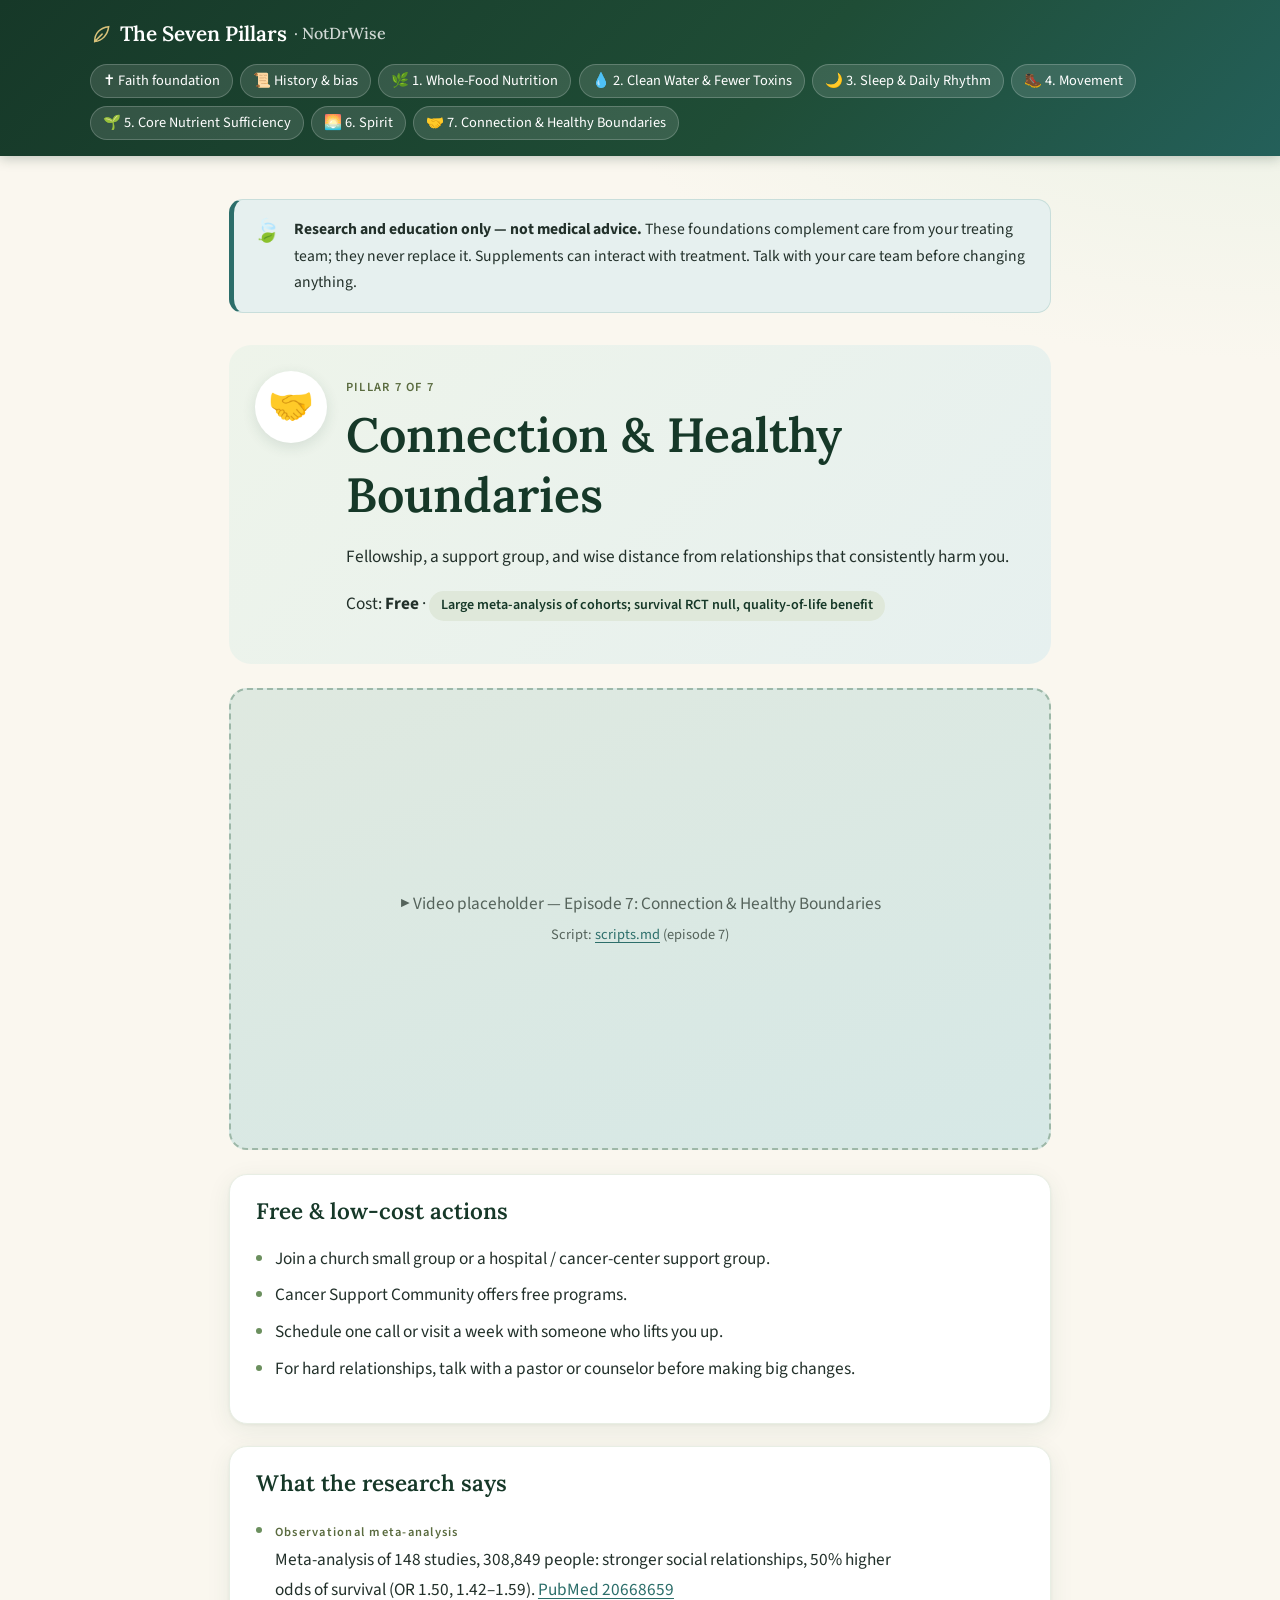
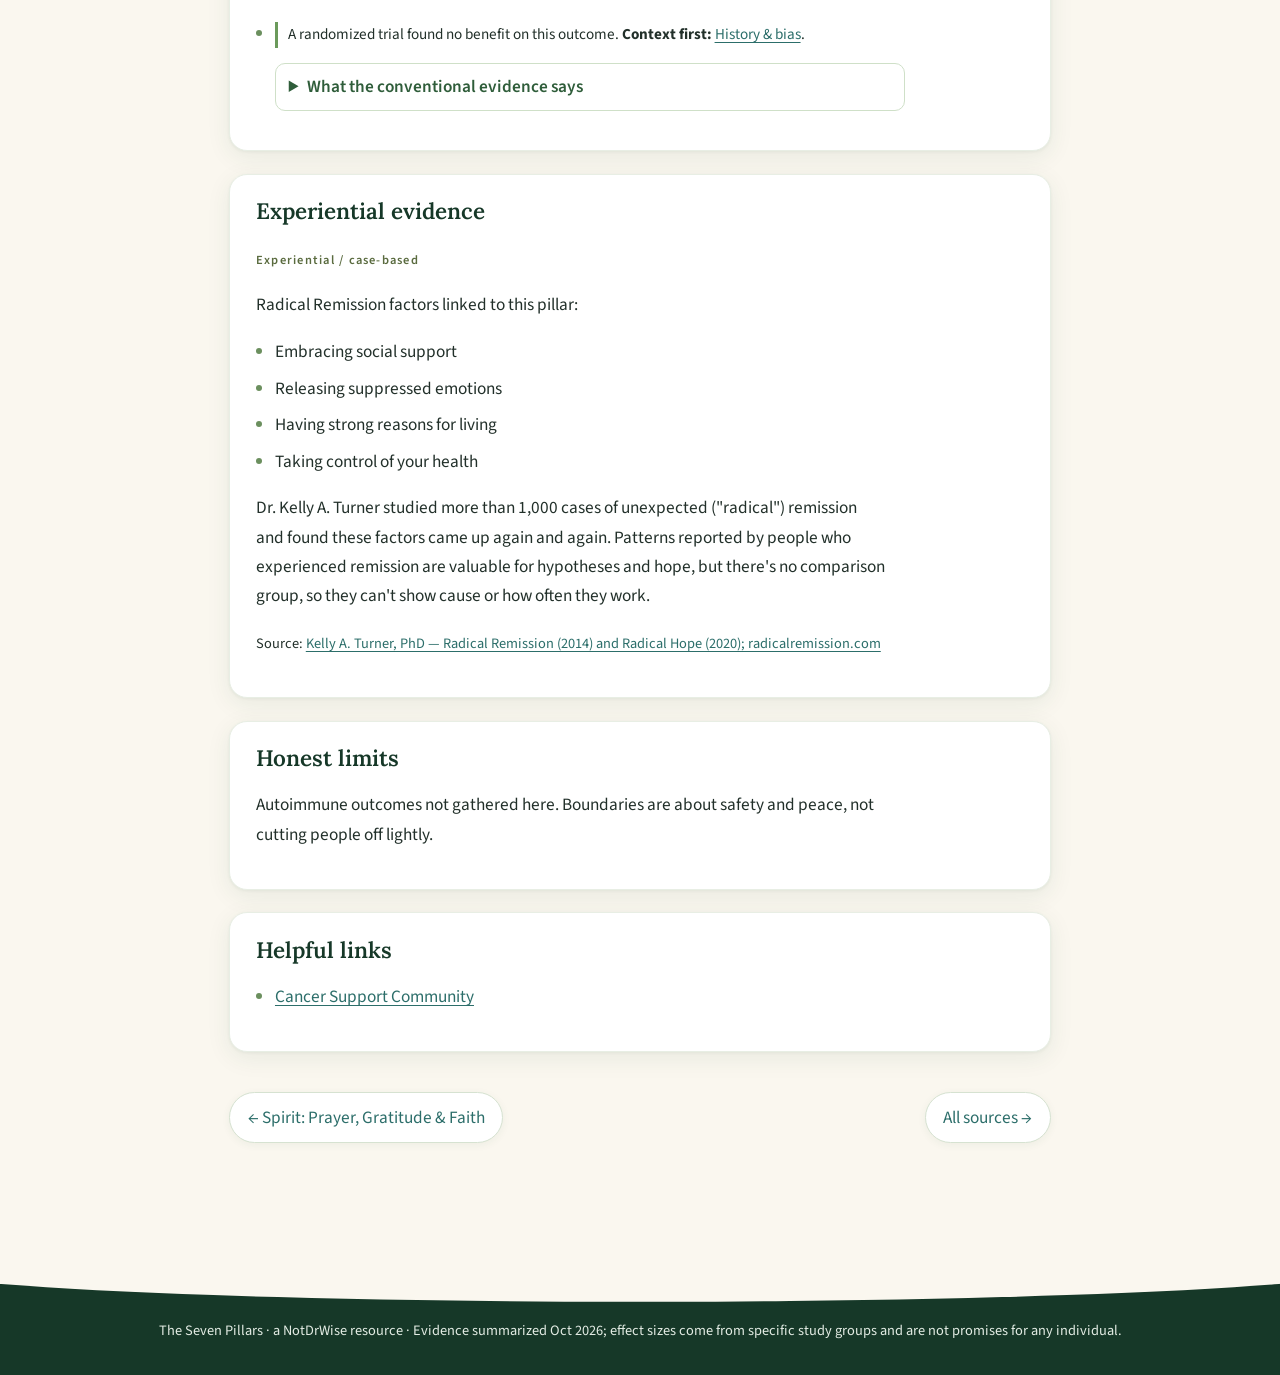
==== commit f8e9465c: "Nav + collapsible conventional evidence (2/3)" ====
--- a/connection.html
+++ b/connection.html
@@ -1,10 +1,10 @@
 <!doctype html><html lang="en"><head><meta charset="utf-8"><meta name="viewport" content="width=device-width,initial-scale=1"><title>Connection &amp; Healthy Boundaries · The Seven Pillars</title><link rel="preconnect" href="https://fonts.googleapis.com"><link rel="preconnect" href="https://fonts.gstatic.com" crossorigin><link href="https://fonts.googleapis.com/css2?family=Lora:wght@500;600;700&family=Source+Sans+3:wght@400;600&display=swap" rel="stylesheet"><link rel="stylesheet" href="style.css"></head>
-<body><header><div class="wrap"><a class="brand" href="index.html"><svg class="leaf" viewBox="0 0 24 24" aria-hidden="true"><path d="M5 21c0-9 6-15 15-16-1 9-7 15-15 16zm0 0l8-8" fill="none" stroke="currentColor" stroke-width="1.6" stroke-linecap="round"/></svg> The Seven Pillars <span>· NotDrWise</span></a><nav aria-label="Pillars"><a href="nutrition.html"><span aria-hidden="true">🌿</span> 1. Whole-Food Nutrition</a><a href="water.html"><span aria-hidden="true">💧</span> 2. Clean Water &amp; Fewer Toxins</a><a href="sleep.html"><span aria-hidden="true">🌙</span> 3. Sleep &amp; Daily Rhythm</a><a href="movement.html"><span aria-hidden="true">🥾</span> 4. Movement</a><a href="nutrients.html"><span aria-hidden="true">🌱</span> 5. Core Nutrient Sufficiency</a><a href="spirit.html"><span aria-hidden="true">🌅</span> 6. Spirit</a><a href="connection.html"><span aria-hidden="true">🤝</span> 7. Connection &amp; Healthy Boundaries</a></nav></div></header><main>
+<body><header><div class="wrap"><a class="brand" href="index.html"><svg class="leaf" viewBox="0 0 24 24" aria-hidden="true"><path d="M5 21c0-9 6-15 15-16-1 9-7 15-15 16zm0 0l8-8" fill="none" stroke="currentColor" stroke-width="1.6" stroke-linecap="round"/></svg> The Seven Pillars <span>· NotDrWise</span></a><nav aria-label="Pillars"><a href="faith.html"><span aria-hidden="true">✝️</span> Faith foundation</a><a href="history.html"><span aria-hidden="true">📜</span> History &amp; bias</a><a href="nutrition.html"><span aria-hidden="true">🌿</span> 1. Whole-Food Nutrition</a><a href="water.html"><span aria-hidden="true">💧</span> 2. Clean Water &amp; Fewer Toxins</a><a href="sleep.html"><span aria-hidden="true">🌙</span> 3. Sleep &amp; Daily Rhythm</a><a href="movement.html"><span aria-hidden="true">🥾</span> 4. Movement</a><a href="nutrients.html"><span aria-hidden="true">🌱</span> 5. Core Nutrient Sufficiency</a><a href="spirit.html"><span aria-hidden="true">🌅</span> 6. Spirit</a><a href="connection.html"><span aria-hidden="true">🤝</span> 7. Connection &amp; Healthy Boundaries</a></nav></div></header><main>
 <div class="disc"><span class="disc-ic" aria-hidden="true">🍃</span><div><strong>Research and education only — not medical advice.</strong> These foundations complement care from your treating team; they never replace it. Supplements can interact with treatment. Talk with your care team before changing anything.</div></div>
 <section class="phead"><span class="bigic" aria-hidden="true">🤝</span><div><span class="tag">PILLAR 7 OF 7</span><h1>Connection &amp; Healthy Boundaries</h1><p>Fellowship, a support group, and wise distance from relationships that consistently harm you.</p><p>Cost: <strong>Free</strong> · <span class="grade">Large meta-analysis of cohorts; survival RCT null, quality-of-life benefit</span></p></div></section>
 <div class="video"><div>▶ Video placeholder — Episode 7: Connection &amp; Healthy Boundaries<br><small>Script: <a href="scripts.md">scripts.md</a> (episode 7)</small></div></div>
 <div class="card"><h2>Free & low-cost actions</h2><ul><li>Join a church small group or a hospital / cancer-center support group.</li><li>Cancer Support Community offers free programs.</li><li>Schedule one call or visit a week with someone who lifts you up.</li><li>For hard relationships, talk with a pastor or counselor before making big changes.</li></ul></div>
-<div class="card"><h2>What the research says</h2><ul><li><span class="tag">Observational meta-analysis</span><br>Meta-analysis of 148 studies, 308,849 people: stronger social relationships, 50% higher odds of survival (OR 1.50, 1.42–1.59). <a href="https://pubmed.ncbi.nlm.nih.gov/20668659/">PubMed 20668659</a></li><li><span class="tag">RCT — null for survival</span><br>Randomized trial, 235 women with metastatic breast cancer: group support did not extend survival (HR 1.23, 0.88–1.72) but improved mood and pain, most in distressed women. <a href="https://pubmed.ncbi.nlm.nih.gov/11742045/">PubMed 11742045</a></li></ul></div>
+<div class="card"><h2>What the research says</h2><ul><li><span class="tag">Observational meta-analysis</span><br>Meta-analysis of 148 studies, 308,849 people: stronger social relationships, 50% higher odds of survival (OR 1.50, 1.42–1.59). <a href="https://pubmed.ncbi.nlm.nih.gov/20668659/">PubMed 20668659</a></li><li><p class="ctx">A randomized trial found no benefit on this outcome. <strong>Context first:</strong> <a href="history.html">History &amp; bias</a>.</p><details><summary>What the conventional evidence says</summary><span class="tag">RCT — null for survival</span><br>Randomized trial, 235 women with metastatic breast cancer: group support did not extend survival (HR 1.23, 0.88–1.72) but improved mood and pain, most in distressed women. <a href="https://pubmed.ncbi.nlm.nih.gov/11742045/">PubMed 11742045</a></details></li></ul></div>
 <div class="card exp"><h2>Experiential evidence</h2><p><span class="tag">Experiential / case-based</span></p><p>Radical Remission factors linked to this pillar:</p><ul><li>Embracing social support</li><li>Releasing suppressed emotions</li><li>Having strong reasons for living</li><li>Taking control of your health</li></ul><p>Dr. Kelly A. Turner studied more than 1,000 cases of unexpected (&quot;radical&quot;) remission and found these factors came up again and again. Patterns reported by people who experienced remission are valuable for hypotheses and hope, but there&#x27;s no comparison group, so they can&#x27;t show cause or how often they work.</p><p><small>Source: <a href="https://www.radicalremission.com/">Kelly A. Turner, PhD — Radical Remission (2014) and Radical Hope (2020); radicalremission.com</a></small></p></div>
 <div class="card"><h2>Honest limits</h2><p>Autoimmune outcomes not gathered here. Boundaries are about safety and peace, not cutting people off lightly.</p></div>
 <div class="card"><h2>Helpful links</h2><ul><li><a href="https://www.cancersupportcommunity.org/">Cancer Support Community</a></li></ul></div><div class="pn"><a href="spirit.html">← Spirit: Prayer, Gratitude & Faith</a><a href="sources.html">All sources →</a></div></main><footer><div class="wave" aria-hidden="true"></div>The Seven Pillars · a NotDrWise resource · Evidence summarized Oct 2026; effect sizes come from specific study groups and are not promises for any individual.</footer></body></html>
--- a/style.css
+++ b/style.css
@@ -41,3 +41,7 @@
 footer .wave{position:absolute;top:-1px;left:0;right:0;height:40px;background:var(--cream);clip-path:ellipse(60% 100% at 50% 0)}
 :focus-visible{outline:3px solid var(--gold);outline-offset:2px}
 @media(max-width:640px){body{font-size:1rem}.card{padding:1.1rem 1.1rem}.phead{flex-direction:column;padding:1.2rem}.hero{min-height:52vh}nav{flex-wrap:nowrap;overflow-x:auto;padding-bottom:.3rem}nav a{white-space:nowrap}header{position:static}table{font-size:.88rem}}
+details{background:rgba(255,255,255,.55);border:1px solid #cfe0c8;border-radius:10px;padding:.5rem .8rem;margin:.4rem 0}
+summary{cursor:pointer;font-weight:600;color:#2f5d3a}
+.ctx{font-size:.95rem;border-left:3px solid #6b9a5b;padding-left:.6rem}
+blockquote{margin:.6rem 0;padding:.4rem .9rem;border-left:3px solid #6b9a5b;font-style:italic}blockquote cite{display:block;font-style:normal;font-size:.85rem;color:#2f5d3a}
